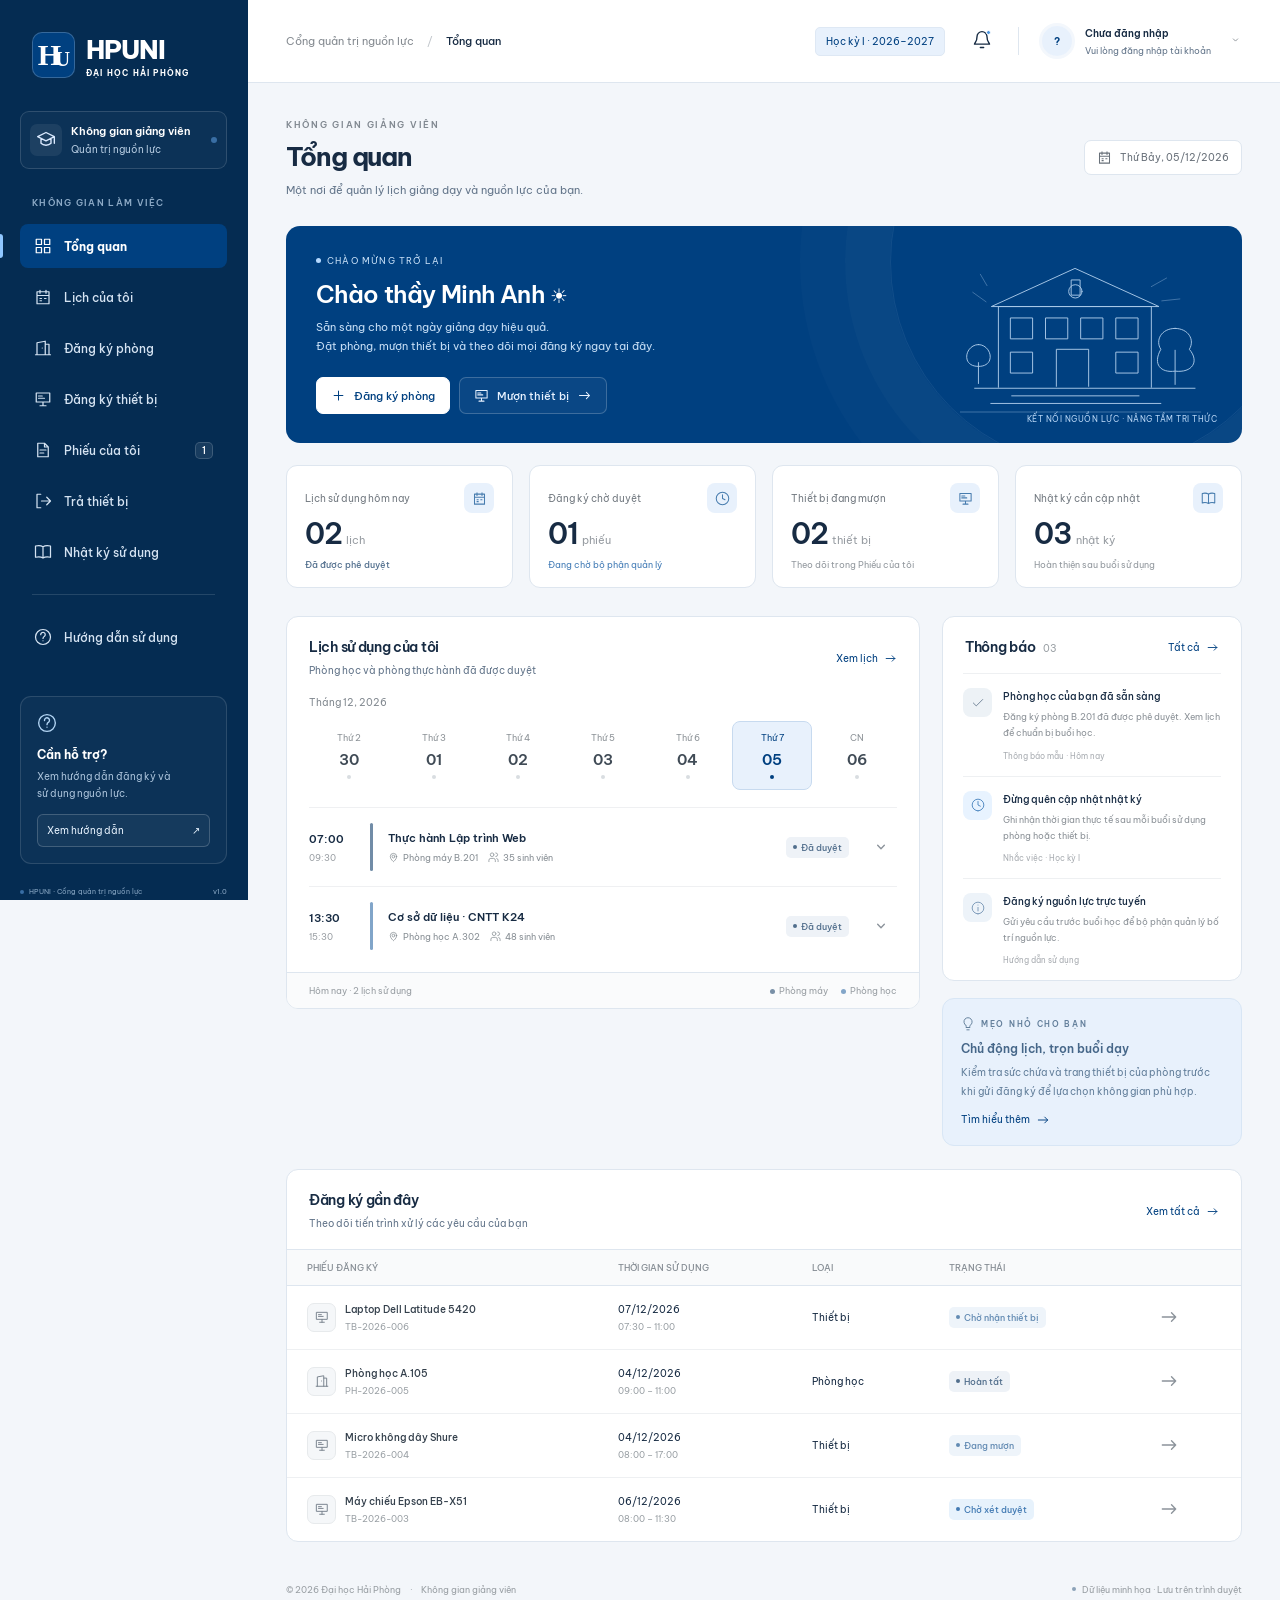
==== frontend/index.html @ 6900ff98 "feat: add HPUNI frontend demo for five roles" ====
<!doctype html>
<html lang="vi">
<head>
  <meta charset="utf-8"><meta name="viewport" content="width=device-width,initial-scale=1">
  <meta name="theme-color" content="#004080"><meta name="description" content="Không gian giảng viên — Quản lý lịch phòng, thiết bị và nhật ký sử dụng Đại học Hải Phòng.">
  <title>Không gian giảng viên · HPUNI</title>
  <link rel="icon" href="data:image/svg+xml,%3Csvg xmlns='http://www.w3.org/2000/svg' viewBox='0 0 64 64'%3E%3Crect width='64' height='64' rx='16' fill='%23004080'/%3E%3Ctext x='15' y='46' font-size='42' fill='white'%3EH%3C/text%3E%3C/svg%3E">
  <link rel="stylesheet" href="styles.css">
  <link rel="stylesheet" href="account-menu.css">
</head>
<body>
  <a class="skip" href="#main">Bỏ qua điều hướng</a>
  <aside class="sidebar" id="sidebar">
    <a class="brand" href="#/overview"><span class="brand-mark">H<span>U</span></span><span>HPUNI<span class="brand-sub">ĐẠI HỌC HẢI PHÒNG</span></span></a>
    <div class="workspace"><span class="workspace-icon" data-icon="graduation"></span><div>Không gian giảng viên<small>Quản trị nguồn lực</small></div><span class="tiny-dot"></span></div>
    <p class="nav-caption">KHÔNG GIAN LÀM VIỆC</p>
    <nav id="nav" aria-label="Điều hướng chính"></nav>
    <div class="side-bottom"><div class="help-card"><span data-icon="help"></span><strong>Cần hỗ trợ?</strong><p>Xem hướng dẫn đăng ký và<br>sử dụng nguồn lực.</p><button class="help-link" data-action="help">Xem hướng dẫn <span>↗</span></button></div><div class="side-version"><span class="tiny-dot"></span> HPUNI · Cổng quản trị nguồn lực<span>v1.0</span></div></div>
  </aside>
  <div class="main-shell">
    <header class="topbar"><div class="breadcrumb"><button class="icon-btn mobile-menu" data-action="menu" aria-label="Mở menu"><span data-icon="menu"></span></button><span class="desktop-label">Cổng quản trị nguồn lực</span><span class="crumb-sep">/</span><strong id="breadcrumb">Tổng quan</strong></div><div class="top-actions"><span class="semester">Học kỳ I · 2026–2027</span><button class="icon-btn notification-btn" data-action="notifications" aria-label="Thông báo"><span data-icon="bell"></span><i></i></button><span class="top-divider"></span><button class="profile" data-action="profile"><span class="avatar">MA</span><span><strong>Nguyễn Minh Anh</strong><small>Giảng viên · Khoa CNTT</small></span><span data-icon="chevron"></span></button></div></header>
    <main id="main" tabindex="-1"></main>
    <footer><span>© 2026 Đại học Hải Phòng <span class="footer-sep">·</span> Không gian giảng viên</span><span class="demo-label"><span class="tiny-dot"></span>Dữ liệu minh họa · Lưu trên trình duyệt</span></footer>
  </div>
  <dialog id="dialog" aria-labelledby="dialog-title"><div class="dialog-head"><div><span class="eyebrow">KHÔNG GIAN GIẢNG VIÊN</span><h2 id="dialog-title"></h2></div><button class="icon-btn" data-action="close" aria-label="Đóng hộp thoại"><span data-icon="close"></span></button></div><div id="dialog-body"></div></dialog>
  <div id="toast" role="status" aria-live="polite"></div>
  <script type="module" src="app.js"></script>
  <script type="module" src="account-menu.js"></script>
</body>
</html>
---- frontend/styles.css ----
@import url('https://fonts.googleapis.com/css2?family=Be+Vietnam+Pro:wght@400;450;500;550;600;650;700;750;800&display=swap');
:root{--navy:#004080;--brand:#08417b;--brand-dark:#072e56;--ink:#18222d;--muted:#787e85;--line:#e6e9ec;--bg:#f5f6f7;--white:#fff;--radius:14px;font-family:'Be Vietnam Pro',Arial,sans-serif;color:var(--ink);font-synthesis:none;font-size:13px}*{box-sizing:border-box}body{margin:0;background:var(--bg)}button,input,select,textarea{font:inherit}button,a,input,select,textarea{-webkit-tap-highlight-color:transparent}button{cursor:pointer}a{color:inherit;text-decoration:none}button{color:inherit}button:disabled{opacity:.5;cursor:not-allowed}button:focus-visible,a:focus-visible{outline:3px solid #73ace6;outline-offset:3px}svg{width:20px;height:20px;stroke:currentColor;stroke-width:1.65;fill:none;stroke-linecap:round;stroke-linejoin:round;flex-shrink:0}p{line-height:1.7}h1,h2,h3,p{margin-top:0}.sidebar{width:248px;background:white;border-right:1px solid var(--line);position:fixed;inset:0 auto 0 0;display:flex;flex-direction:column;padding:32px 20px 16px;z-index:20}.brand{display:flex;align-items:center;gap:11px;padding:0 12px;font-size:26px;font-weight:800;letter-spacing:-1.1px;color:var(--navy)}.brand-mark{background:var(--navy);border-radius:10px;color:white;width:43px;height:46px;display:flex;align-items:center;justify-content:center;font-family:Georgia,serif;font-size:30px;letter-spacing:-6px;padding-right:5px}.brand-mark span{font-size:21px;transform:translateY(4px)}.brand-sub{display:block;letter-spacing:1.2px;font-size:8px;font-weight:650;margin-top:2px}.workspace{display:flex;align-items:center;gap:9px;border:1px solid var(--line);border-radius:9px;padding:12px 9px;margin:33px 0 26px;font-size:11px;font-weight:600}.workspace small{display:block;font-weight:400;font-size:10px;color:var(--muted);margin-top:5px}.workspace-icon{display:flex;padding:6px;background:#edf3f9;color:var(--navy);border-radius:7px}.workspace .tiny-dot{margin-left:auto}.tiny-dot{display:inline-block;width:6px;height:6px;border-radius:50%;background:#396ea4;flex-shrink:0}.nav-caption{font-size:9px;color:#999ea2;letter-spacing:1.3px;font-weight:600;padding-left:12px;margin-bottom:14px}.nav-link{display:flex;align-items:center;gap:12px;padding:13px 14px;margin-bottom:7px;border-radius:8px;color:#666d73;font-size:12px;font-weight:500}.nav-link svg{width:18px;height:18px}.nav-link:hover{background:#f4f6f7}.nav-link.active{color:var(--brand-dark);background:#e9eef4;font-weight:650}.nav-link.active:before{content:'';position:absolute;left:0;width:3px;height:24px;background:var(--brand);border-radius:0 3px 3px 0}.nav-count{margin-left:auto;background:#fff;border:1px solid #e2e5e9;border-radius:5px;font-size:10px;padding:1px 6px}.nav-section-line{height:1px;background:var(--line);margin:20px 12px}.side-bottom{margin-top:auto;padding-top:30px}.help-card{background:#f6f8f9;border:1px solid #e8ecf0;border-radius:11px;padding:16px}.help-card>span{display:block;color:#627181;margin-bottom:10px}.help-card strong{font-size:12px}.help-card p{font-size:10px;color:var(--muted);margin:6px 0 12px}.help-link{background:white;border:1px solid #dce0e5;border-radius:6px;width:100%;padding:9px;font-size:10px;text-align:left}.help-link span{float:right}.side-version{display:flex;gap:5px;align-items:center;font-size:7px;color:#a0a5aa;margin-top:23px;white-space:nowrap}.side-version>span:last-child{margin-left:auto}.side-version .tiny-dot{width:4px;height:4px}.main-shell{margin-left:248px}.topbar{height:83px;display:flex;align-items:center;justify-content:space-between;padding:0 38px;background:white;border-bottom:1px solid var(--line);gap:10px}.breadcrumb{display:flex;align-items:center;gap:13px;font-size:11px;white-space:nowrap}.desktop-label{color:#848a90}.breadcrumb strong{font-weight:500}.crumb-sep{color:#c1c6cb}.top-actions{display:flex;align-items:center;gap:20px}.semester{font-size:10px;color:#67717c;background:#f2f4f7;border:1px solid #e3e8ed;padding:7px 10px;border-radius:5px}.icon-btn{border:0;background:none;display:inline-flex;align-items:center;justify-content:center;width:33px;height:33px;border-radius:7px;padding:5px}.icon-btn:hover{background:#eef1f4}.notification-btn{position:relative}.notification-btn i{width:5px;height:5px;border-radius:50%;background:#4c96e1;position:absolute;top:5px;right:7px;border:1px solid white}.top-divider{height:28px;width:1px;background:var(--line)}.profile{display:flex;align-items:center;gap:10px;text-align:left;border:0;background:none;padding:0}.avatar{width:36px;height:36px;display:grid;place-items:center;background:#d7e3f0;border:3px solid #edf3fa;border-radius:50%;color:#496888;font-size:10px;font-weight:650}.profile strong{display:block;font-size:10px;font-weight:600}.profile small{display:block;color:var(--muted);font-size:9px;margin-top:5px}.profile>span:last-child svg{width:13px;margin-left:8px;color:#888e94}main{max-width:1530px;margin:auto;padding:32px 38px 22px;min-height:calc(100vh - 140px)}.page-heading{display:flex;align-items:center;justify-content:space-between;margin-bottom:26px;gap:16px}.eyebrow{font-size:9px;letter-spacing:1.7px;color:#808890;font-weight:600}.page-heading h1{font-size:26px;letter-spacing:-1.1px;font-weight:650;margin:9px 0 8px}.page-heading p{font-size:11px;color:var(--muted);margin:0}.date-pill{display:flex;align-items:center;gap:8px;background:white;border:1px solid var(--line);border-radius:7px;padding:9px 12px;font-size:10px;color:#687079;white-space:nowrap}.date-pill svg{width:15px;height:15px}.hero{background:var(--brand-dark);border-radius:var(--radius);padding:29px 30px;display:flex;position:relative;overflow:hidden;min-height:207px;color:white;isolation:isolate}.hero:after{content:'';width:410px;height:410px;position:absolute;right:-60px;top:-170px;border:1px solid #ffffff12;border-radius:50%;box-shadow:0 0 0 45px #ffffff05,0 0 0 90px #ffffff04;z-index:-1}.hero-copy{width:65%;z-index:1}.hero-tag{display:flex;align-items:center;gap:6px;color:#b6c5d4;font-size:9px;letter-spacing:1.2px}.hero-tag .tiny-dot{background:#a3bad2;width:5px;height:5px}.hero h2{font-size:24px;font-weight:550;letter-spacing:-.6px;margin:13px 0 9px}.hero p{font-size:11px;line-height:1.8;color:#bcc9d5;margin-bottom:20px;max-width:460px}.hero-actions{display:flex;gap:9px}.btn{display:inline-flex;justify-content:center;align-items:center;gap:8px;border:1px solid var(--line);border-radius:7px;background:white;padding:10px 14px;font-size:11px;font-weight:500;white-space:nowrap;transition:background .15s,transform .15s}.btn:hover{background:#f0f3f6;transform:translateY(-1px)}.btn svg{width:15px;height:15px}.btn.primary{background:var(--brand);border-color:var(--brand);color:white}.btn.primary:hover{background:#053362}.hero .btn.primary{background:#fff;border-color:#fff;color:var(--brand-dark)}.hero .btn.ghost{background:#ffffff0a;color:#e2e8ef;border-color:#ffffff35}.hero .btn.ghost:hover{background:#ffffff20}.hero-art{position:absolute;width:270px;height:190px;right:25px;top:15px;opacity:.9}.hero-art svg{width:100%;height:100%;stroke-width:1;stroke:#b5c2d0;fill:none}.hero-note{position:absolute;bottom:19px;right:25px;font-size:8px;color:#9fafbf;letter-spacing:.5px}.stats{display:grid;grid-template-columns:repeat(4,1fr);gap:16px;margin:22px 0 28px}.stat{background:white;border:1px solid var(--line);border-radius:11px;padding:17px 18px;position:relative}.stat-top{display:flex;justify-content:space-between;align-items:center;font-size:10px;color:#747b82}.stat-icon{width:30px;height:30px;display:grid;place-items:center;background:#eff2f5;color:#556b82;border-radius:8px}.stat-icon svg{width:15px;height:15px}.stat:nth-child(2) .stat-icon{background:#e9f4ff;color:#407ebc}.stat:nth-child(3) .stat-icon{background:#edf4fb;color:#6589ad}.stat:nth-child(4) .stat-icon{background:#eff3f8;color:#8196ac}.stat-value{font-size:29px;font-weight:600;letter-spacing:-1.3px;margin:2px 0 7px}.stat-value span{font-size:11px;font-weight:400;letter-spacing:0;color:#979ca2;margin-left:5px}.stat-foot{font-size:9px;color:#92989e;display:flex;align-items:center;gap:4px}.stat-foot b{color:#54718f;font-weight:500}.stat-foot .warn{color:#437cb6}.content-grid{display:grid;grid-template-columns:minmax(0,1fr) 300px;gap:22px}.panel{background:white;border:1px solid var(--line);border-radius:12px;overflow:hidden}.panel-head{display:flex;justify-content:space-between;align-items:center;padding:21px 22px 17px;gap:10px}.panel-head h2{font-size:14px;font-weight:600;letter-spacing:-.3px;margin:0}.panel-head h2 span{color:#9aa0a5;font-size:10px;margin-left:5px;font-weight:400}.panel-head p{font-size:10px;color:var(--muted);margin:6px 0 0}.text-link{display:inline-flex;align-items:center;gap:6px;color:var(--brand);font-size:10px;border:0;background:none;padding:0;white-space:nowrap}.text-link svg{width:13px;height:13px}.week-label{font-size:10px;color:#828990;padding:0 22px 12px}.week-strip{display:grid;grid-template-columns:repeat(7,1fr);margin:0 22px 17px;gap:4px}.day{padding:10px 3px;text-align:center;border:1px solid transparent;border-radius:8px;color:#8c9297;font-size:9px}.day strong{display:block;font-size:15px;margin:7px 0 6px;font-weight:550;color:#404b56}.day i{display:block;height:4px;width:4px;background:#d9dde1;margin:auto;border-radius:50%}.day.active{background:#eff3f7;border-color:#dbe2e9;color:#34587c}.day.active strong{color:var(--brand-dark)}.day.active i{background:#396591}.agenda{padding:0 22px 7px}.agenda-item{display:flex;gap:15px;padding:15px 0;border-top:1px solid #eff0f2;align-items:center}.time{font-size:11px;font-weight:550;width:46px;flex-shrink:0}.time small{display:block;color:#9a9fa4;font-size:9px;font-weight:400;margin-top:6px}.event-line{width:3px;height:48px;border-radius:3px;background:#718ca7;flex-shrink:0}.event-line.blue{background:#81a5c9}.event-info{flex:1;min-width:0}.event-info h3{font-size:11px;font-weight:550;margin:0 0 7px}.event-meta{font-size:9px;color:#878e94;display:flex;align-items:center;gap:10px;flex-wrap:wrap}.event-meta span{display:inline-flex;align-items:center;gap:4px}.event-meta svg{width:11px;height:11px}.badge{display:inline-flex;align-items:center;gap:4px;font-size:9px;font-weight:500;border-radius:5px;padding:5px 7px;white-space:nowrap}.badge:before{content:'';width:4px;height:4px;border-radius:50%;background:currentColor}.badge.green{color:#516e8c;background:#eef2f7}.badge.amber{color:#427ab3;background:#e7f2fc}.badge.blue{color:#638bb3;background:#eef4fa}.badge.gray{color:#858b91;background:#f1f2f4}.badge.red{color:#b85f5d;background:#eef4fb}.agenda-foot{border-top:1px solid var(--line);background:#fafbfc;display:flex;justify-content:space-between;gap:10px;padding:12px 22px;color:#989ea3;font-size:9px}.legend{display:flex;gap:13px}.legend span:before{content:'';display:inline-block;width:5px;height:5px;border-radius:50%;background:#7990a7;margin-right:4px}.legend span:last-child:before{background:#83a6c9}.notice-list{padding:0 20px}.notice{padding:14px 0;border-top:1px solid #eef0f2;display:flex;gap:11px}.notice-icon{display:grid;place-items:center;width:29px;height:29px;border-radius:8px;background:#edf2f6;color:#73869a;flex-shrink:0}.notice-icon svg{width:14px;height:14px}.notice:nth-child(2) .notice-icon{background:#e8f3ff;color:#528ac2}.notice:nth-child(3) .notice-icon{background:#edf3f9;color:#7d9bba}.notice strong{font-size:10px;font-weight:500;line-height:1.7;display:block}.notice p{font-size:9px;color:#8b9197;margin:4px 0;line-height:1.8}.notice small{color:#a8acb1;font-size:8px}.tip-card{margin-top:17px;background:#e9eef3;border:1px solid #d9e1e9;border-radius:12px;padding:18px;position:relative}.tip-card .eyebrow{color:#6e7f91;font-size:8px;display:flex;gap:6px;align-items:center}.tip-card svg{width:14px;height:14px}.tip-card h3{font-size:12px;font-weight:550;margin:10px 0 7px}.tip-card p{font-size:10px;color:#738290;line-height:1.9;margin-bottom:9px}.recent{margin-top:23px}.table-wrap{overflow:auto}table{border-collapse:collapse;width:100%;text-align:left;white-space:nowrap;font-size:10px}th{font-size:9px;font-weight:500;color:#888f96;background:#f9fafb;padding:12px 20px;border-top:1px solid var(--line);border-bottom:1px solid var(--line)}td{padding:15px 20px;border-bottom:1px solid #eef0f2}tr:last-child td{border-bottom:0}.record-name{font-weight:500;color:#333f4b}.record-code{font-size:9px;color:#9aa0a5;display:block;margin-top:5px}.record-icon{display:inline-flex;width:29px;height:29px;border:1px solid #e7eaec;background:#f5f7f9;align-items:center;justify-content:center;border-radius:7px;margin-right:9px;vertical-align:middle;color:#78828d}.record-icon svg{width:14px;height:14px}.record-text{display:inline-block;vertical-align:middle}.table-action{color:#8c939b}.table-action:hover{color:var(--brand)}footer{max-width:1530px;margin:0 auto;padding:20px 38px;display:flex;align-items:center;justify-content:space-between;gap:10px;font-size:9px;color:#989ea3}.footer-sep{margin:0 7px}.demo-label{display:flex;align-items:center;gap:6px}.demo-label .tiny-dot{width:4px;height:4px;background:#8ca2b8}.mobile-menu{display:none}.filter-bar{display:flex;gap:12px;margin-bottom:22px;flex-wrap:wrap;background:white;padding:18px;border:1px solid var(--line);border-radius:10px}.field{display:flex;flex-direction:column;gap:8px;flex:1;min-width:140px}.field label{font-size:10px;font-weight:500}.field input,.field select,.field textarea,.search-input{border:1px solid #dfe2e6;border-radius:7px;padding:11px 12px;background:white;color:#313c47;width:100%;min-width:0;outline:none;font-size:11px}.field input:focus,.field select:focus,.field textarea:focus,.search-input:focus{border-color:var(--brand);box-shadow:0 0 0 3px #07438012}.field textarea{min-height:85px;resize:vertical}.filter-bar .btn{align-self:flex-end;height:38px}.resource-grid{display:grid;grid-template-columns:repeat(3,1fr);gap:20px}.resource-card{background:white;border:1px solid var(--line);border-radius:12px;overflow:hidden}.room-visual{height:126px;position:relative;background:#eaedf0;display:grid;place-items:center;color:#738495}.room-visual.lab{background:#e9eef4;color:#7791ab}.room-visual.hall{background:#e4ebf2;color:#7994af}.room-visual>svg{width:120px;height:95px;stroke-width:1}.room-visual .badge{position:absolute;right:12px;top:12px;background:#ffffffdd}.room-number{position:absolute;bottom:12px;left:15px;font-size:9px;font-weight:600;letter-spacing:1.2px;opacity:.7}.resource-body{padding:18px}.resource-body h2{font-size:14px;font-weight:600;margin:0 0 8px}.resource-body>p{color:#8a9097;font-size:10px;margin:0 0 15px}.tags{display:flex;gap:6px;flex-wrap:wrap;margin:13px 0 18px}.tag{font-size:8px;background:#f4f6f7;border:1px solid #e9ecf0;color:#7c848d;padding:5px 6px;border-radius:4px}.resource-bottom{display:flex;align-items:center;justify-content:space-between;border-top:1px solid var(--line);padding-top:13px}.resource-bottom small{font-size:9px;color:#8d939a}.resource-bottom .btn{padding:8px 12px;font-size:10px}.view-tabs{display:flex;gap:24px;border-bottom:1px solid var(--line);margin:0 0 20px}.tab{padding:12px 1px 14px;font-size:11px;border:0;background:none;color:#858c92;border-bottom:2px solid transparent}.tab.active{color:var(--brand);border-color:var(--brand);font-weight:600}.empty{padding:40px 20px;text-align:center;color:#878f97}.empty svg{width:30px;height:30px;margin-bottom:10px}.empty h3{font-size:13px}.empty p{font-size:11px}.calendar-page .week-strip{margin-top:12px}.log-card{padding:20px;display:flex;gap:16px;align-items:center;border-top:1px solid var(--line)}.log-card>span{padding:12px;border-radius:9px;color:#708193;background:#f0f3f6}.log-card h3{font-size:12px;margin:0 0 6px}.log-card p{font-size:10px;color:#889097;margin:0}.log-card .btn{margin-left:auto}.dialog-head{display:flex;justify-content:space-between;align-items:flex-start;border-bottom:1px solid var(--line);padding:23px 26px 18px}.dialog-head h2{font-size:20px;margin:8px 0 0;font-weight:600;letter-spacing:-.6px}dialog{padding:0;border:1px solid #dbe0e5;border-radius:15px;width:min(570px,calc(100vw - 30px));box-shadow:0 25px 100px #10243833;color:var(--ink);max-height:90vh}dialog::backdrop{background:#16222e66;backdrop-filter:blur(3px)}#dialog-body{padding:23px 26px}.form-grid{display:grid;grid-template-columns:1fr 1fr;gap:17px}.form-grid .full{grid-column:1/-1}.form-note{font-size:10px;color:#7e868f;background:#f2f4f7;padding:12px;border-radius:7px;line-height:1.8}.form-actions{display:flex;justify-content:flex-end;gap:9px;border-top:1px solid var(--line);padding-top:18px;margin-top:22px}.error{color:#b75c50;font-size:11px;line-height:1.8;margin-top:12px}.detail-grid{display:grid;grid-template-columns:1fr 1fr;gap:18px}.detail-grid dt{font-size:10px;color:#8b9299;margin-bottom:6px}.detail-grid dd{margin:0;font-size:12px;line-height:1.7}.detail-grid .full{grid-column:1/-1}.detail-note{background:#f2f4f7;padding:12px;font-size:11px;border-radius:8px;line-height:1.8}.check-field{display:flex;align-items:flex-start;gap:8px;font-size:10px;line-height:1.8}.check-field input{margin-top:3px;accent-color:var(--brand)}#toast{position:fixed;right:25px;bottom:25px;z-index:100;background:#12283f;color:white;padding:15px 22px;border-radius:10px;box-shadow:0 8px 25px #12223330;font-size:12px;max-width:calc(100vw - 40px);opacity:0;transform:translateY(15px);pointer-events:none;transition:.2s}#toast.show{opacity:1;transform:translateY(0)}.skip{position:fixed;top:-100px;left:10px;z-index:100;background:white;padding:12px}.skip:focus{top:10px}.inline-info{background:#eef2f5;border:1px solid #dee4eb;border-radius:8px;padding:14px 16px;margin-bottom:20px;font-size:11px;color:#647280;line-height:1.8}.list-notices .notice{padding:20px}.list-notices .notice:first-child{border:0}.mobile-backdrop{display:none}
@media(min-width:1600px){main{padding-top:40px}.hero{min-height:226px}.hero-art{right:80px;width:310px}.content-grid{grid-template-columns:minmax(0,1fr) 340px}.agenda-item{padding:20px 0}}
@media(max-width:1200px){.sidebar{width:218px;padding-left:14px;padding-right:14px}.main-shell{margin-left:218px}.topbar{padding:0 25px}.top-actions{gap:12px}main{padding:25px}.content-grid{grid-template-columns:minmax(0,1fr) 270px;gap:16px}.hero-art{right:-10px;width:220px}.hero-copy{width:72%}.stats{gap:12px}.stat{padding:14px}.stat-top{font-size:9px}.panel-head{padding:18px}.agenda{padding:0 18px}.agenda-item{gap:10px}.event-meta{gap:5px}.resource-grid{grid-template-columns:repeat(2,1fr)}footer{padding:20px 25px}.semester{display:none}}
@media(max-width:1000px){.content-grid{grid-template-columns:1fr}.right-column{display:grid;grid-template-columns:1.4fr 1fr;gap:16px}.tip-card{margin:0}.notice-list{display:grid;grid-template-columns:1fr}.notice:nth-child(3){display:none}.hero-art{opacity:.6}.hero-copy{width:78%}.profile>span:nth-child(2){display:none}.stats{grid-template-columns:repeat(2,1fr)}.stat{padding:17px}.stat-top{font-size:11px}}
@media(max-width:760px){.sidebar{transform:translateX(-100%);transition:transform .2s;width:248px}.sidebar.open{transform:translateX(0);box-shadow:20px 0 80px #182b3f40}.main-shell{margin-left:0}.mobile-menu{display:flex}.topbar{height:66px;padding:0 17px}.breadcrumb{gap:7px}.desktop-label,.crumb-sep{display:none}.top-actions{gap:8px}.top-divider{display:none}main{padding:24px 17px 12px}.page-heading{margin-bottom:21px;align-items:flex-start}.page-heading h1{font-size:23px}.date-pill{font-size:9px;padding:8px}.date-pill .date-year{display:none}.hero{padding:24px 21px;min-height:214px}.hero-copy{width:100%}.hero h2{font-size:22px}.hero p{max-width:320px;font-size:10px}.hero-art{right:-80px;top:20px;opacity:.15;width:260px}.hero-note{display:none}.stats{gap:10px;margin-top:16px;margin-bottom:22px}.stat{padding:13px}.stat-top{font-size:9px}.stat-value{font-size:27px}.stat-foot{font-size:8px}.right-column{display:block}.tip-card{margin-top:16px}.notice:nth-child(3){display:flex}.resource-grid{gap:13px}.resource-body{padding:14px}.resource-body h2{font-size:12px}.resource-body>p{font-size:9px}.resource-bottom{align-items:flex-start;gap:8px}.resource-bottom small{font-size:8px}.resource-bottom .btn{font-size:9px;padding:7px}.filter-bar{padding:13px;gap:12px}.filter-bar .field{min-width:120px}.filter-bar>.field:first-child{flex-basis:100%}.filter-bar .btn{width:100%}footer{padding:20px 17px;flex-wrap:wrap;font-size:8px}.panel-head{padding:17px}.panel-head h2{font-size:13px}.event-info h3{font-size:10px}.agenda-item .badge{font-size:8px;padding:5px}.agenda-foot{font-size:8px;padding:12px 17px}.week-strip{margin-left:15px;margin-right:15px}.log-card{padding:17px;gap:11px;flex-wrap:wrap}.log-card .btn{margin-left:46px}.log-card>span{padding:7px}.view-tabs{gap:18px;overflow:auto}.tab{white-space:nowrap;font-size:10px}.mobile-backdrop.show{display:block;position:fixed;inset:0;background:#10223555;z-index:19}}
@media(max-width:420px){.resource-grid{grid-template-columns:1fr}.page-heading .date-pill{display:none}.hero-actions .btn{padding:9px 11px;font-size:10px}.event-meta{font-size:8px}.agenda{padding:0 13px}.agenda-item{gap:8px}.time{width:37px;font-size:10px}.agenda-item .badge{font-size:7px;padding:5px}.event-info h3{font-size:9px}.form-grid{grid-template-columns:1fr}.form-grid .full{grid-column:1}.stat-top{font-size:8px}.stat-icon{width:26px;height:26px}.legend{gap:7px}}
.day{background:transparent}.day:hover{background:#f4f6f8}.content-grid{align-items:start}
.room-filter{display:grid;grid-template-columns:repeat(3,minmax(0,1fr));align-items:end}.room-filter .field{min-width:0}.room-filter .btn{height:38px}.availability-summary{font-size:11px;color:#6c7783;margin-top:-7px;margin-bottom:18px}.room-availability{border-top:1px solid var(--line);padding-top:13px;margin-top:14px;margin-bottom:15px}.room-availability>strong{display:flex;align-items:center;gap:6px;font-size:10px;font-weight:550;color:#4b5f74}.room-availability>strong svg{width:14px;height:14px}.free-slots{display:flex;flex-wrap:wrap;gap:7px;margin-top:11px}.free-slot{background:#f0f4f8;border:1px solid #cfdae5;color:#264564;border-radius:7px;padding:9px 10px;text-align:left;font-size:11px;flex:1 0 105px}.free-slot:hover{background:#e0e8f1;border-color:#8ca4bd}.free-slot small{display:flex;align-items:center;justify-content:space-between;gap:5px;font-size:8px;color:#768ba0;margin-top:5px}.free-slot svg{width:11px;height:11px}.slot-note{font-size:9px;color:#8b939b;line-height:1.8;margin:9px 0 0}.busy-details{font-size:9px;color:#74879a;margin-top:12px}.busy-details summary{cursor:pointer}.busy-details p{line-height:1.9;margin-bottom:0}.full-empty{grid-column:1/-1;background:white;border:1px solid var(--line);border-radius:12px}.booking-live{padding:12px;background:#eef3f8;border:1px solid #d8e1ea;border-radius:8px;margin:14px 0;color:#395674}.booking-live.unavailable{background:#edf6ff;color:#3c6fa2;border-color:#c6daef}.booking-live strong{display:flex;align-items:center;gap:6px;font-weight:550;font-size:11px}.booking-live strong svg{width:15px;height:15px}.booking-live p{font-size:10px;margin:7px 0}.booking-live small{font-size:9px;opacity:.8}.return-card{padding:24px;display:flex;gap:16px;align-items:flex-start;border-top:1px solid var(--line)}.return-icon{padding:13px;border-radius:10px;color:#64788c;background:#eef2f5}.return-info{flex:1;min-width:0}.return-info h3{font-size:14px;margin:1px 0 9px}.return-info p{font-size:10px;color:#8b9298;margin:0}.return-counts{display:flex;gap:18px;font-size:10px;color:#858d95;margin-top:17px;flex-wrap:wrap}.return-counts b{font-size:15px;margin-left:6px;color:#36485a;font-weight:600}.return-actions{display:flex;align-items:flex-end;gap:17px;flex-direction:column}.return-info .return-pending{font-size:10px;background:#e8f2fc;color:#557da6;padding:10px 12px;border-radius:7px;margin-top:14px;line-height:1.9}
@media(max-width:760px){.room-filter{grid-template-columns:repeat(2,minmax(0,1fr))}.room-filter>.field:first-child{grid-column:1/-1}.return-card{padding:17px;gap:12px;flex-wrap:wrap}.return-icon{padding:9px}.return-info h3{font-size:12px}.return-info p{font-size:9px}.return-actions{flex-direction:row;align-items:center;margin-left:50px;width:calc(100% - 50px);justify-content:space-between;gap:10px}.return-counts{gap:12px;font-size:9px}.return-counts b{font-size:13px}}
@media(prefers-reduced-motion:reduce){*{transition:none!important;scroll-behavior:auto!important}}

/* HPUNI Figma palette: node 6:103; keep existing responsive layout and interactions. */
:root{--navy:#004080;--brand:#004080;--brand-dark:#052c52;--ink:#172b43;--muted:#63758a;--line:#dee6ef;--bg:#f3f6fa;--white:#fff;--blue-bg:#e8f1fc}
.sidebar{background:var(--brand-dark);border-right-color:var(--brand-dark);color:#fff}
.brand{color:#fff}.brand-mark{background:var(--brand);border:1px solid #ffffff35}
.workspace{background:#ffffff08;border-color:#ffffff24}.workspace small{color:#b3c9df}.workspace-icon{background:#ffffff12;color:#dbeaff}
.nav-caption{color:#8daac6}.nav-link{color:#d5e3f2}.nav-link:hover{background:#ffffff0c}.nav-link.active{background:var(--brand);color:#fff}.nav-link.active:before{background:#90c7ff}
.nav-count{color:#fff;background:#ffffff14;border-color:#ffffff29}.nav-section-line{background:#ffffff20}
.help-card{background:#ffffff08;border-color:#ffffff20}.help-card>span{color:#b3d5f4}.help-card p{color:#a8c0d8}.help-link{background:#ffffff0a;border-color:#ffffff30;color:#e3effb}.help-link:hover{background:#ffffff15}.side-version{color:#8aa8c5}
.hero{background:var(--brand)}.hero-tag,.hero p{color:#c7dff6}.hero-note{color:#b8d6f5}.hero-art svg{stroke:#bdd8f4}.hero-tag .tiny-dot{background:#b5d9ff}
.btn.primary{background:var(--brand);border-color:var(--brand)}.btn.primary:hover{background:#003567}.hero .btn.primary{color:var(--brand);background:white;border-color:white}
.hero .btn.ghost{color:#e7f2ff}.topbar,.panel,.resource-card,.filter-bar{background:#fff}
.avatar{background:#e8f1fc;border-color:#f3f7fc;color:var(--brand)}.semester{background:var(--blue-bg);border-color:#dee8f4;color:var(--brand)}
.inline-info,.tip-card,.form-note,.detail-note{background:var(--blue-bg);border-color:#d8e6f5;color:#466789}.tip-card .eyebrow,.tip-card p{color:#637f9b}
.free-slot{background:#eef5ff;border-color:#ccddf2;color:var(--brand)}.free-slot:hover{background:#deedff;border-color:#9dbfe6}.free-slot small,.room-availability>strong{color:#416d9a}
.booking-live{background:#edf5ff;border-color:#d2e4f7;color:#245e98}.booking-live.unavailable{background:#fff5f3;border-color:#efd8d3;color:#a34c40}
.room-visual,.room-visual.lab,.room-visual.hall{background:#e8f1fc;color:#779dbf}.stat-icon,.stat:nth-child(2) .stat-icon,.stat:nth-child(3) .stat-icon,.stat:nth-child(4) .stat-icon{background:var(--blue-bg);color:#477cae}
.day.active{background:var(--blue-bg);border-color:#c7daef;color:var(--brand)}.day.active strong{color:var(--brand)}.day.active i{background:var(--brand)}
#toast{background:var(--brand-dark)}
---- frontend/account-menu.css ----
.account-menu{position:fixed;z-index:100;width:230px;padding:7px;background:#fff;border:1px solid #d9e5f3;border-radius:10px;box-shadow:0 12px 35px #123d6420}.account-menu[hidden]{display:none}.account-menu button{display:block;width:100%;text-align:left;border:0;background:transparent;padding:12px;border-radius:6px;color:#004080;font:inherit;font-size:12px;cursor:pointer}.account-menu button:hover,.account-menu button:focus-visible{background:#edf5ff}.account-menu .logout{color:#b13540}#password-dialog{width:min(460px,calc(100% - 32px));max-height:90vh;overflow:auto;border:1px solid #d9e5f3;border-radius:13px;padding:26px;color:#153653;background:white}#password-dialog::backdrop{background:#102b4a66}#password-dialog h2{margin:0 0 10px;font-size:21px}#password-dialog p{font-size:11px;line-height:1.8;color:#72859a}#password-dialog label{display:block;margin:18px 0 8px;font-size:12px}#password-dialog input:not([type=checkbox]){display:block;width:100%;min-width:0;height:43px;border:1px solid #cbdced;border-radius:6px;padding:10px;color:#153653;background:#fff;font:inherit;font-size:12px}#password-dialog input:focus{outline:2px solid #b6d8ff}#password-dialog .pw-show{display:flex;align-items:center;gap:8px}#password-dialog .pw-actions{display:flex;justify-content:flex-end;gap:10px;margin-top:22px}#password-dialog button{border:1px solid #cfdeee;border-radius:6px;background:white;color:#004080;padding:10px 14px;cursor:pointer;font:inherit;font-size:12px}#password-dialog button[type=submit]{background:#004080;color:#fff}#password-dialog #pw-message{color:#a32e37}#password-dialog #pw-message.success{color:#176543}
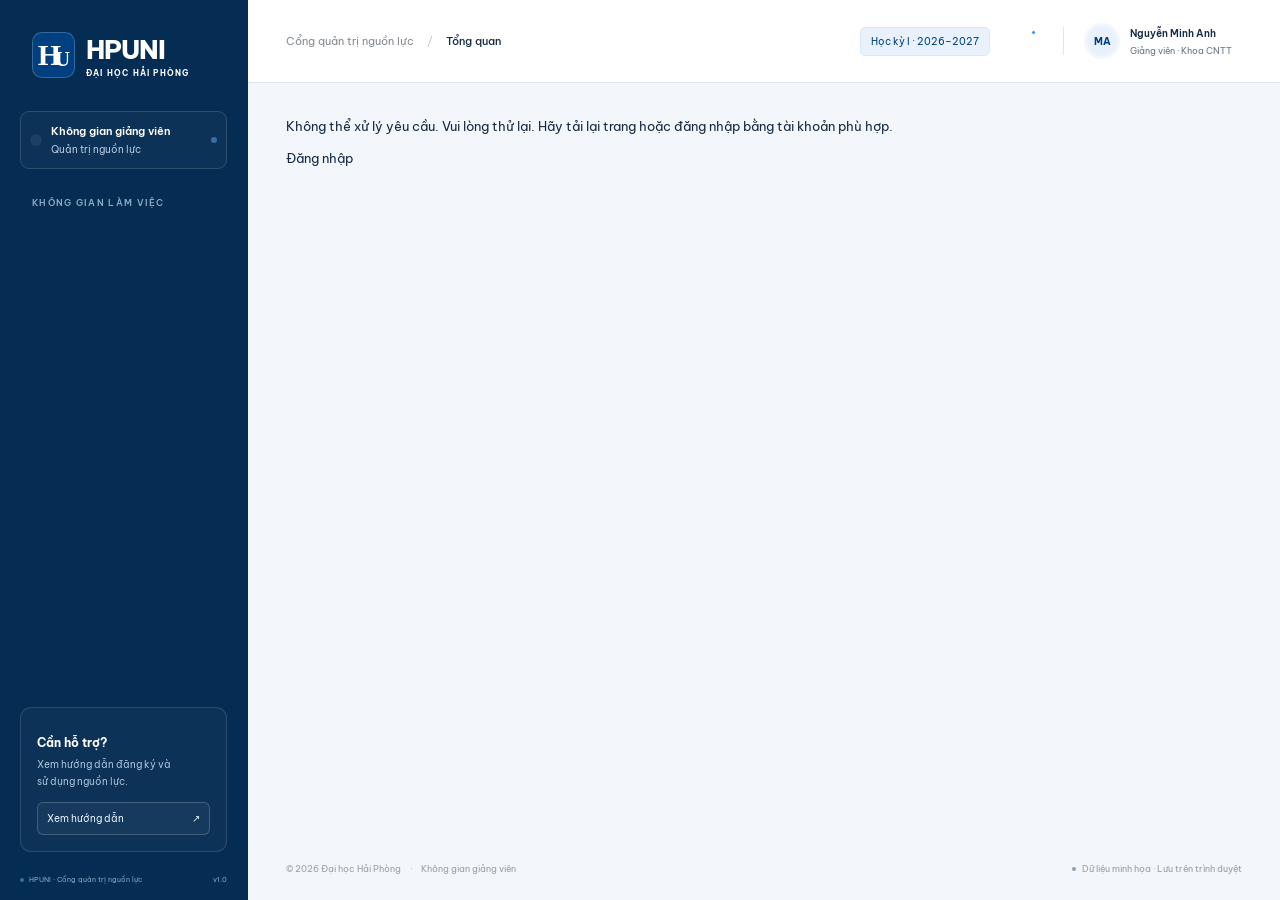
==== commit 37753a62: "feat: separate KHTC appraisal workspace and enforce staged budget approval [skip ci]" ====
--- a/frontend/index.html
+++ b/frontend/index.html
@@ -1,8 +1,8 @@
-<!doctype html>
+﻿<!doctype html>
 <html lang="vi">
 <head>
   <meta charset="utf-8"><meta name="viewport" content="width=device-width,initial-scale=1">
-  <meta name="theme-color" content="#004080"><meta name="description" content="Không gian giảng viên — Quản lý lịch phòng, thiết bị và nhật ký sử dụng Đại học Hải Phòng.">
+  <meta name="theme-color" content="#004080"><meta name="description" content="Không gian giảng viên — Quản lý lịch phòng, thiết bị Đại học Hải Phòng.">
   <title>Không gian giảng viên · HPUNI</title>
   <link rel="icon" href="data:image/svg+xml,%3Csvg xmlns='http://www.w3.org/2000/svg' viewBox='0 0 64 64'%3E%3Crect width='64' height='64' rx='16' fill='%23004080'/%3E%3Ctext x='15' y='46' font-size='42' fill='white'%3EH%3C/text%3E%3C/svg%3E">
   <link rel="stylesheet" href="styles.css">
@@ -24,8 +24,8 @@
   </div>
   <dialog id="dialog" aria-labelledby="dialog-title"><div class="dialog-head"><div><span class="eyebrow">KHÔNG GIAN GIẢNG VIÊN</span><h2 id="dialog-title"></h2></div><button class="icon-btn" data-action="close" aria-label="Đóng hộp thoại"><span data-icon="close"></span></button></div><div id="dialog-body"></div></dialog>
   <div id="toast" role="status" aria-live="polite"></div>
-  <script type="module" src="app.js"></script>
-  <script type="module" src="account-menu.js"></script>
+  <script type="module" src="page-entry.mjs?v=backend-complete-20261104.4"></script>
+  <script type="module" src="account-entry.mjs"></script>
 </body>
 </html>
 
--- a/frontend/styles.css
+++ b/frontend/styles.css
@@ -28,3 +28,24 @@
 .room-visual,.room-visual.lab,.room-visual.hall{background:#e8f1fc;color:#779dbf}.stat-icon,.stat:nth-child(2) .stat-icon,.stat:nth-child(3) .stat-icon,.stat:nth-child(4) .stat-icon{background:var(--blue-bg);color:#477cae}
 .day.active{background:var(--blue-bg);border-color:#c7daef;color:var(--brand)}.day.active strong{color:var(--brand)}.day.active i{background:var(--brand)}
 #toast{background:var(--brand-dark)}
+
+/* Approval states shared across all workspaces. */
+body[class] .badge.approved{background:#dcfce7;color:#166534;border:1px solid #86efac}
+body[class] .badge.pending{background:#fef3c7;color:#854d0e;border:1px solid #fcd34d}
+body[class] .badge.rejected{background:#fee2e2;color:#991b1b;border:1px solid #fca5a5}
+.finance-period{margin:16px 0 24px;padding:16px;border:1px solid var(--line);border-radius:10px;background:#f8fbff}
+.finance-period summary{cursor:pointer;font-weight:600}
+.finance-period .filters,.finance-period [data-period-change]{display:flex;flex-wrap:wrap;align-items:end;gap:12px;margin-top:16px}
+.finance-period label{display:grid;gap:8px}
+#finance-controls [data-review-error]{grid-column:1/-1}
+
+#dialog .adjustment-form{display:grid;grid-template-columns:repeat(2,minmax(0,1fr));gap:20px}
+#dialog .adjustment-form .field{min-width:0;display:flex;flex-direction:column;gap:8px}
+#dialog .adjustment-form .full{grid-column:1/-1}
+#dialog .adjustment-form label{display:block;margin:0}
+#dialog .adjustment-form input,#dialog .adjustment-form select,#dialog .adjustment-form textarea{width:100%;min-width:0;box-sizing:border-box;padding:12px 14px;border:1px solid #c7d7eb;border-radius:7px;background:#fff;color:#18324d;font:inherit}
+#dialog .adjustment-form input,#dialog .adjustment-form select{min-height:42px}
+#dialog .adjustment-form textarea{resize:vertical;min-height:96px}
+#dialog .adjustment-form small{font-size:11px;color:#64748b;line-height:1.6}
+#dialog .adjustment-form .form-actions{margin-top:4px}
+@media(max-width:600px){#dialog .adjustment-form{grid-template-columns:1fr;gap:16px}}
--- a/frontend/account-menu.css
+++ b/frontend/account-menu.css
@@ -1 +1,3 @@
 .account-menu{position:fixed;z-index:100;width:230px;padding:7px;background:#fff;border:1px solid #d9e5f3;border-radius:10px;box-shadow:0 12px 35px #123d6420}.account-menu[hidden]{display:none}.account-menu button{display:block;width:100%;text-align:left;border:0;background:transparent;padding:12px;border-radius:6px;color:#004080;font:inherit;font-size:12px;cursor:pointer}.account-menu button:hover,.account-menu button:focus-visible{background:#edf5ff}.account-menu .logout{color:#b13540}#password-dialog{width:min(460px,calc(100% - 32px));max-height:90vh;overflow:auto;border:1px solid #d9e5f3;border-radius:13px;padding:26px;color:#153653;background:white}#password-dialog::backdrop{background:#102b4a66}#password-dialog h2{margin:0 0 10px;font-size:21px}#password-dialog p{font-size:11px;line-height:1.8;color:#72859a}#password-dialog label{display:block;margin:18px 0 8px;font-size:12px}#password-dialog input:not([type=checkbox]){display:block;width:100%;min-width:0;height:43px;border:1px solid #cbdced;border-radius:6px;padding:10px;color:#153653;background:#fff;font:inherit;font-size:12px}#password-dialog input:focus{outline:2px solid #b6d8ff}#password-dialog .pw-show{display:flex;align-items:center;gap:8px}#password-dialog .pw-actions{display:flex;justify-content:flex-end;gap:10px;margin-top:22px}#password-dialog button{border:1px solid #cfdeee;border-radius:6px;background:white;color:#004080;padding:10px 14px;cursor:pointer;font:inherit;font-size:12px}#password-dialog button[type=submit]{background:#004080;color:#fff}#password-dialog #pw-message{color:#a32e37}#password-dialog #pw-message.success{color:#176543}
+.server-password-dialog{max-width:440px;padding:24px;border:1px solid #dce5ef;border-radius:14px}.server-password-dialog form,.server-password-dialog label{display:grid;gap:10px}.server-password-dialog form{gap:16px}.server-password-dialog input{padding:10px;border:1px solid #b6c5d7;border-radius:7px;font:inherit}
+.user-profile-dialog{box-sizing:border-box;width:min(460px,calc(100% - 24px));max-height:90vh;overflow:auto;color:#153653}.user-profile-dialog::backdrop{background:#102b4a66}.user-profile-dialog h2{margin:0 0 10px}.user-profile-dialog p{font-size:13px;line-height:1.6}.user-profile-dialog input{box-sizing:border-box;width:100%;min-width:0}.user-profile-dialog input[readonly]{background:#f1f5f9;color:#596c80}.user-profile-dialog button{padding:10px 14px;border:1px solid #cbdced;border-radius:7px;background:white;color:#004080;cursor:pointer}.user-profile-dialog button[type=submit]{background:#004080;color:white}.user-profile-dialog button:disabled{opacity:.6;cursor:wait}.user-profile-dialog .form-actions{display:flex;justify-content:flex-end;gap:10px}
